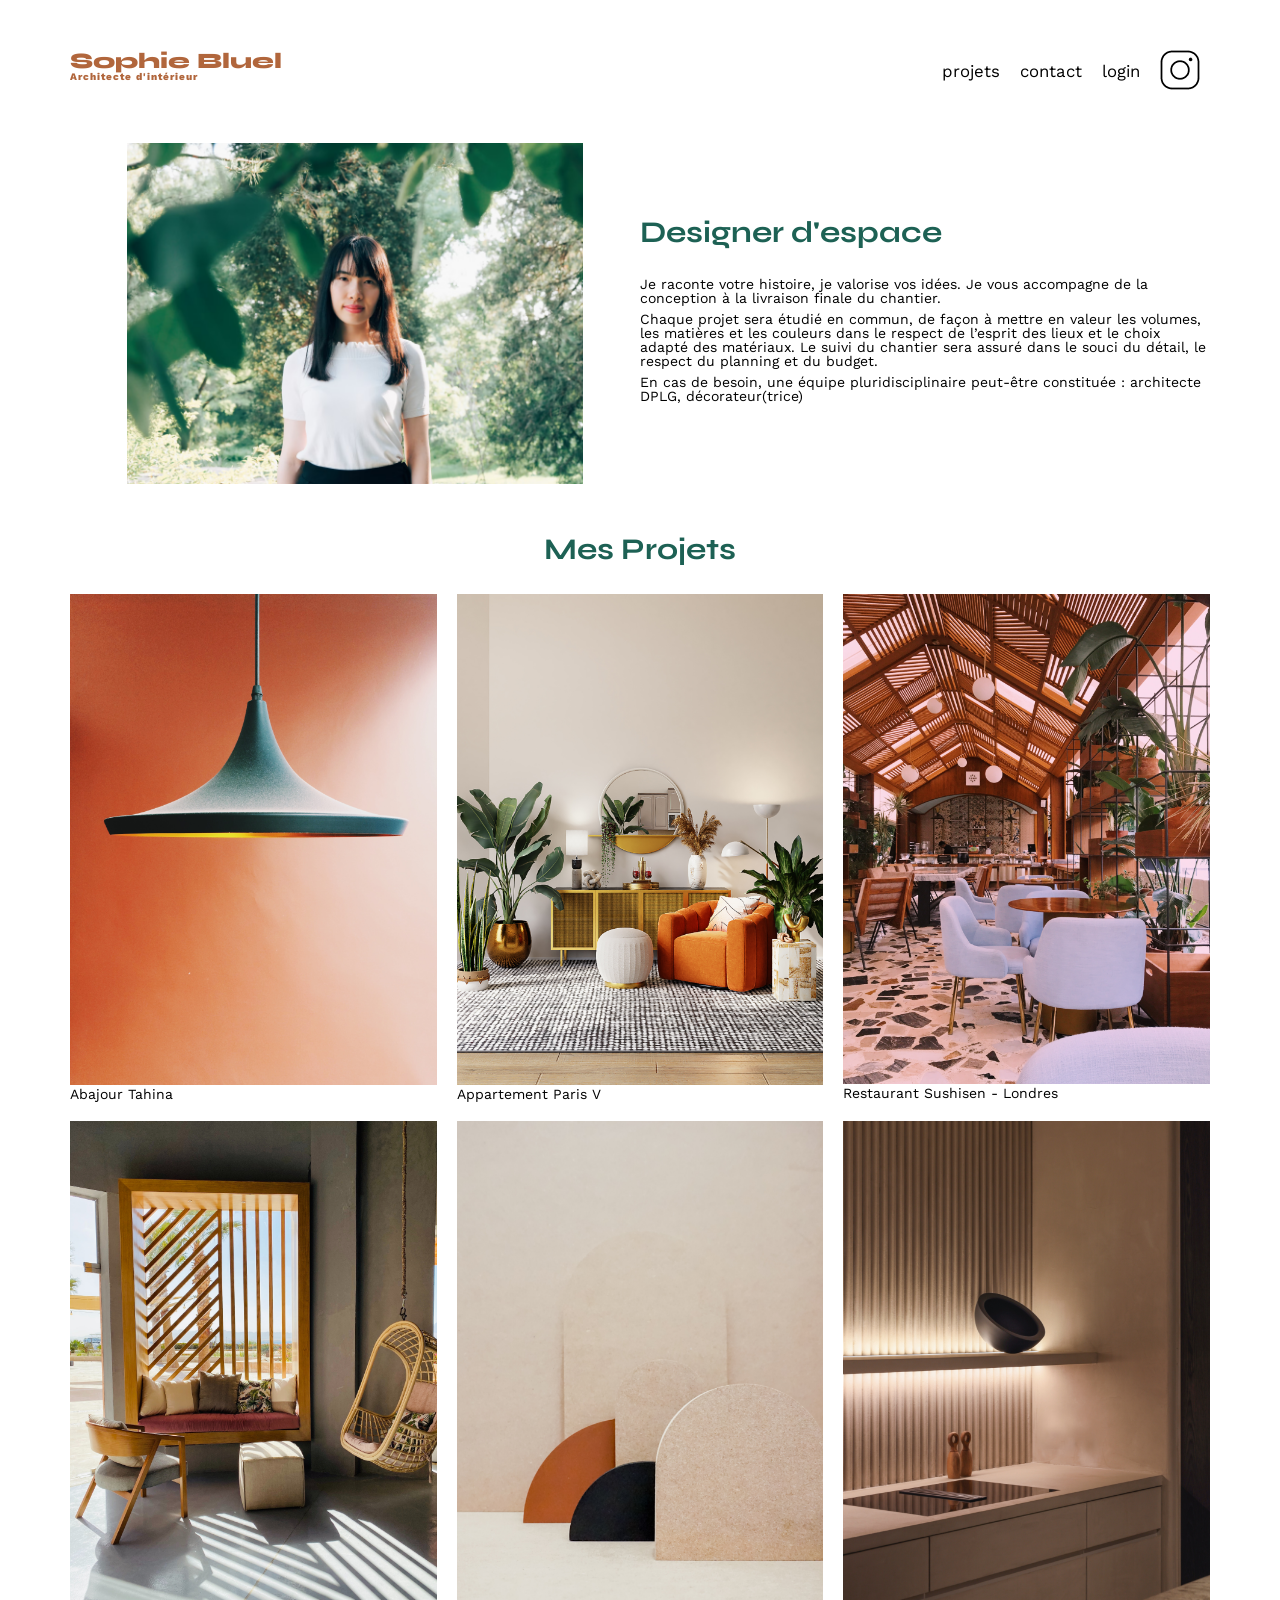
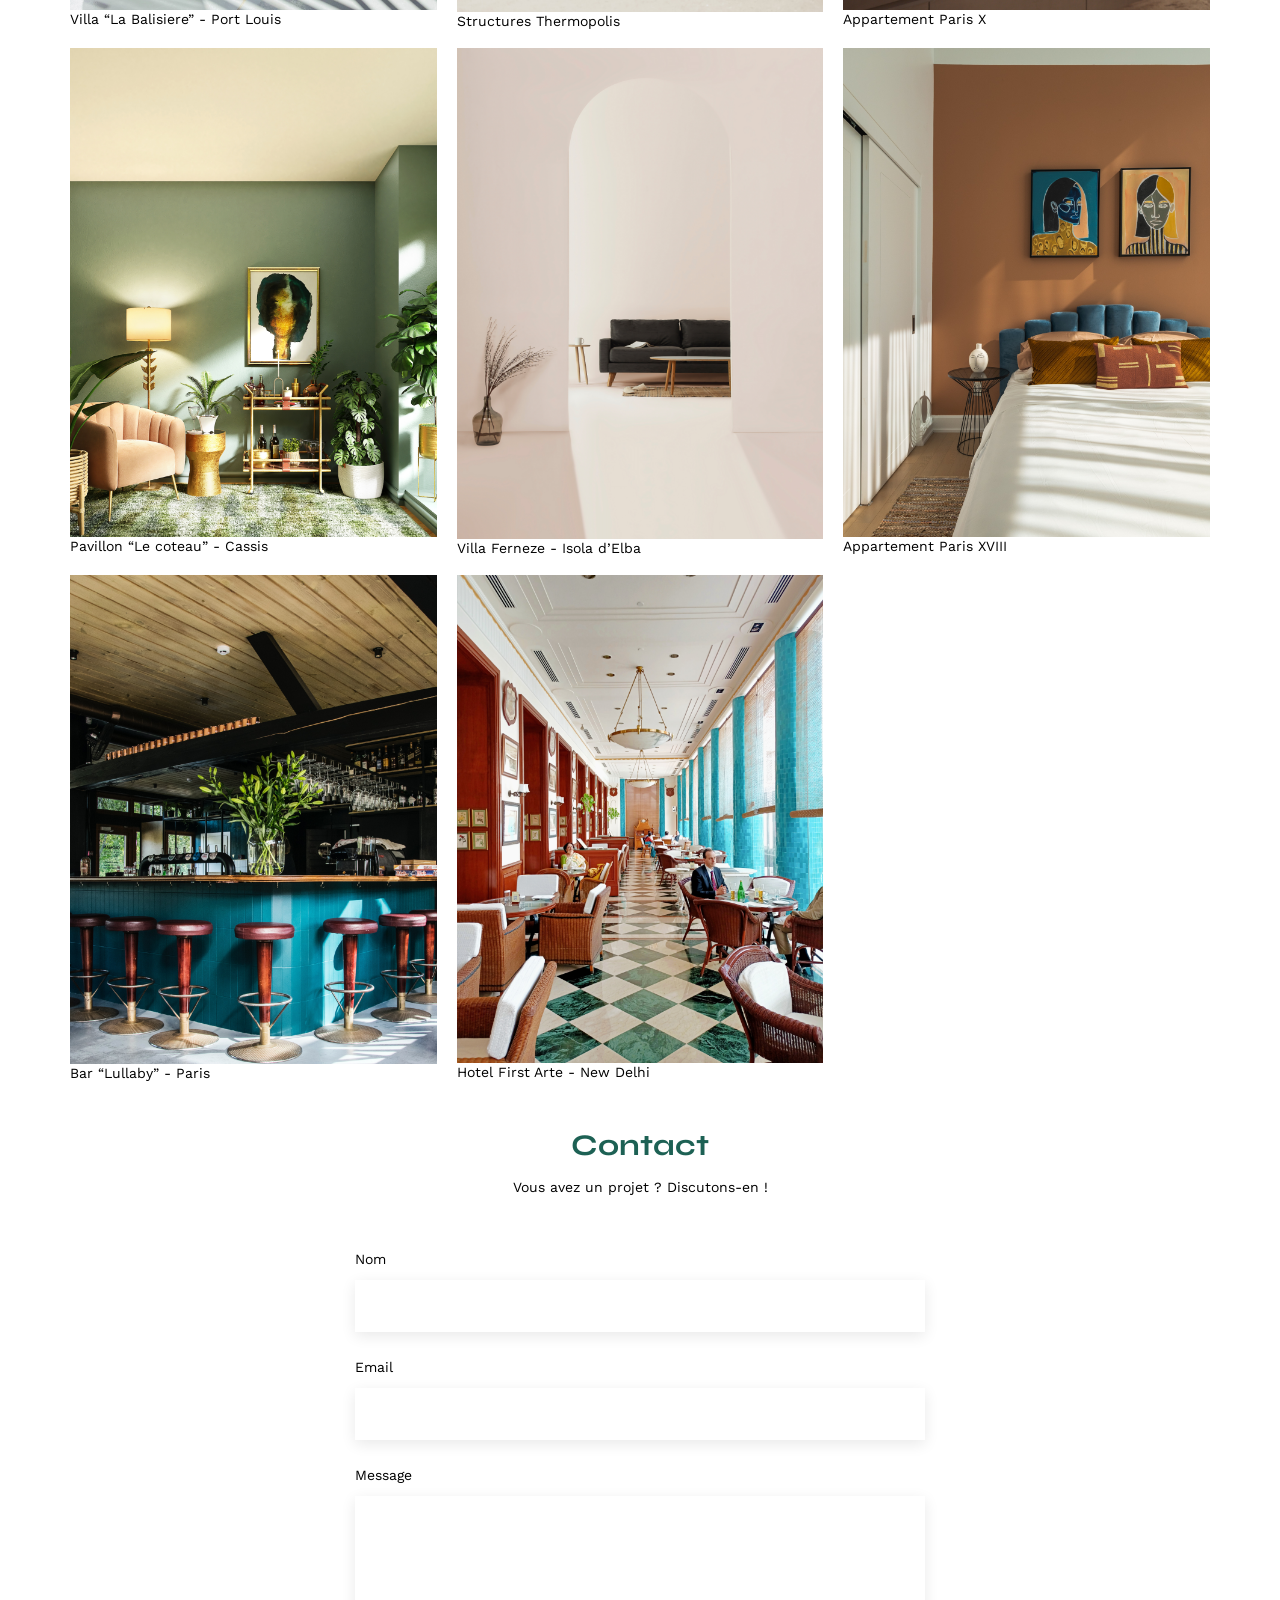
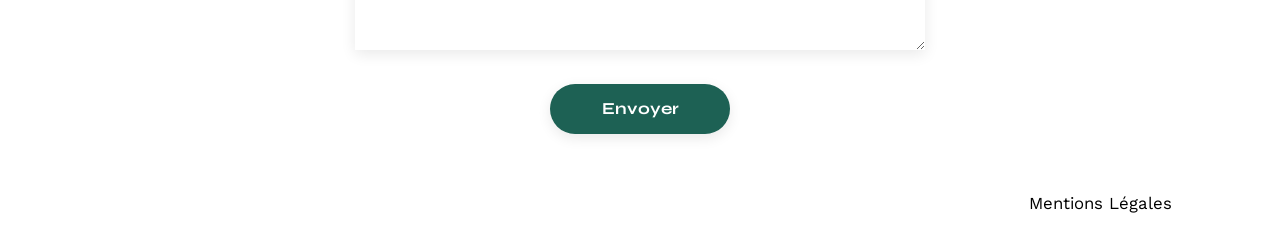
==== FrontEnd/index.html @ 75e2db43 "Merge branch 'master' of https://github.com/kiroxane/OpenclassroomProject2" ====
<!DOCTYPE html>
<html lang="fr">
<head>
	<meta charset="UTF-8">
	<title>Sophie Bluel - Architecte d'intérieur</title>
	<meta name="viewport" content="width=device-width, initial-scale=1.0">
	<link rel="preconnect" href="https://fonts.googleapis.com">
	<link rel="preconnect" href="https://fonts.gstatic.com" crossorigin>
	<link href="https://fonts.googleapis.com/css2?family=Syne:wght@700;800&family=Work+Sans&display=swap" rel="stylesheet">
	<meta name="description" content="">
	<link rel="stylesheet" href="./assets/style.css">
</head>
<body>
<header>
	<h1>Sophie Bluel <span>Architecte d'intérieur</span></h1>
	<nav>
		<ul>
			<li>projets</li>
			<li>contact</li>
			<li>login</li>
			<li><img src="./assets/icons/instagram.png" alt="Instagram"></li>
		</ul>
	</nav>
</header>
<main>
	<section id="introduction">
		<figure>
			<img src="./assets/images/sophie-bluel.png" alt="">
		</figure>
		<article>
			<h2>Designer d'espace</h2>
			<p>Je raconte votre histoire, je valorise vos idées. Je vous accompagne de la conception à la livraison finale du chantier.</p>
			<p>Chaque projet sera étudié en commun, de façon à mettre en valeur les volumes, les matières et les couleurs dans le respect de l’esprit des lieux et le choix adapté des matériaux. Le suivi du chantier sera assuré dans le souci du détail, le respect du planning et du budget.</p>
			<p>En cas de besoin, une équipe pluridisciplinaire peut-être constituée : architecte DPLG, décorateur(trice)</p>
		</article>
	</section>
	<section id="portfolio">
		<h2>Mes Projets</h2>
		<div class="gallery">
			<figure>
				<img src="assets/images/abajour-tahina.png" alt="Abajour Tahina">
				<figcaption>Abajour Tahina</figcaption>
			</figure>
			<figure>
				<img src="assets/images/appartement-paris-v.png" alt="Appartement Paris V">
				<figcaption>Appartement Paris V</figcaption>
			</figure>
			<figure>
				<img src="assets/images/restaurant-sushisen-londres.png" alt="Restaurant Sushisen - Londres">
				<figcaption>Restaurant Sushisen - Londres</figcaption>
			</figure>
			<figure>
				<img src="assets/images/la-balisiere.png" alt="Villa “La Balisiere” - Port Louis">
				<figcaption>Villa “La Balisiere” - Port Louis</figcaption>
			</figure>
			<figure>
				<img src="assets/images/structures-thermopolis.png" alt="Structures Thermopolis">
				<figcaption>Structures Thermopolis</figcaption>
			</figure>
			<figure>
				<img src="assets/images/appartement-paris-x.png" alt="Appartement Paris X">
				<figcaption>Appartement Paris X</figcaption>
			</figure>
			<figure>
				<img src="assets/images/le-coteau-cassis.png" alt="Pavillon “Le coteau” - Cassis">
				<figcaption>Pavillon “Le coteau” - Cassis</figcaption>
			</figure>
			<figure>
				<img src="assets/images/villa-ferneze.png" alt="Villa Ferneze - Isola d’Elba">
				<figcaption>Villa Ferneze - Isola d’Elba</figcaption>
			</figure>
			<figure>
				<img src="assets/images/appartement-paris-xviii.png" alt="Appartement Paris XVIII">
				<figcaption>Appartement Paris XVIII</figcaption>
			</figure>
			<figure>
				<img src="assets/images/bar-lullaby-paris.png" alt="Bar “Lullaby” - Paris">
				<figcaption>Bar “Lullaby” - Paris</figcaption>
			</figure>
			<figure>
				<img src="assets/images/hotel-first-arte-new-delhi.png" alt="Hotel First Arte - New Delhi">
				<figcaption>Hotel First Arte - New Delhi</figcaption>
			</figure>
		</div>
	</section>
	<section id="contact">
		<h2>Contact</h2>
		<p>Vous avez un projet ? Discutons-en !</p>
		<form action="#" method="post">
			<label for="name">Nom</label>
			<input type="text" name="name" id="name">
			<label for="email">Email</label>
			<input type="email" name="email" id="email">
			<label for="message">Message</label>
			<textarea name="message" id="message" cols="30" rows="10"></textarea>
			<input type="submit" value="Envoyer">
		</form>
	</section>
</main>

<footer>
	<nav>
		<ul>
			<li>Mentions Légales</li>
		</ul>
	</nav>
</footer>
</body>
</html>
---- FrontEnd/assets/style.css ----
/* http://meyerweb.com/eric/tools/css/reset/
   v2.0 | 20110126
   License: none (public domain)
*/

html, body, div, span, applet, object, iframe,
h1, h2, h3, h4, h5, h6, p, blockquote, pre,
a, abbr, acronym, address, big, cite, code,
del, dfn, em, img, ins, kbd, q, s, samp,
small, strike, strong, sub, sup, tt, var,
b, u, i, center,
dl, dt, dd, ol, ul, li,
fieldset, form, label, legend,
table, caption, tbody, tfoot, thead, tr, th, td,
article, aside, canvas, details, embed,
figure, figcaption, footer, header, hgroup,
menu, nav, output, ruby, section, summary,
time, mark, audio, video {
	margin: 0;
	padding: 0;
	border: 0;
	font-size: 100%;
	font: inherit;
	vertical-align: baseline;
}
/* HTML5 display-role reset for older browsers */
article, aside, details, figcaption, figure,
footer, header, hgroup, menu, nav, section {
	display: block;
}
body {
	line-height: 1;
}
ol, ul {
	list-style: none;
}
blockquote, q {
	quotes: none;
}
blockquote:before, blockquote:after,
q:before, q:after {
	content: '';
	content: none;
}
table {
	border-collapse: collapse;
	border-spacing: 0;
}
/** end reset css**/
body {
	max-width: 1140px;
	margin:auto;
	font-family: 'Work Sans' ;
	font-size: 14px;
}
header {
	display: flex;
	justify-content: space-between;
	margin: 50px 0
}
section {
	margin: 50px 0
}

h1{
	display: flex;
	flex-direction: column;
	font-family: 'Syne';
	font-size: 22px;
	font-weight: 800;
	color: #B1663C
}

h1 > span {
	font-family: 'Work Sans';
	font-size:10px;
	letter-spacing: 0.1em;
;
}

h2{
	font-family: 'Syne';
	font-weight: 700;
	font-size: 30px;
	color: #1D6154
}
nav ul {
	display: flex;
	align-items: center;
	list-style-type: none;

}
nav li {
	padding: 0 10px;
	font-size: 1.2em;
}

li:hover {
	color: #B1663C;
}
#introduction {
	display: flex;
	align-items: center;
}
#introduction figure {
	flex: 1
}
#introduction img {
	display: block;
	margin: auto;
	width: 80%;
}

#introduction article {
	flex: 1
}
#introduction h2 {
	margin-bottom: 1em;
}

#introduction p {
	margin-bottom: 0.5em;
}
#portfolio h2 {
	text-align: center;
	margin-bottom: 1em;
}
.gallery {
	width: 100%;
	display: grid;
	grid-template-columns: 1fr 1fr 1fr;
	grid-column-gap: 20px;
	grid-row-gap: 20px;
}

.gallery img {
	width: 100%;

}
#contact {
	width: 50%;
margin: auto;
}
#contact > * {
	text-align: center;

}
#contact h2{
	margin-bottom: 20px;
}
#contact form {
	text-align: left;
	margin-top:30px;
	display: flex;
	flex-direction: column;
}

#contact input {
	height: 50px;
	font-size: 1.2em;
	border: none;
	box-shadow: 0px 4px 14px rgba(0, 0, 0, 0.09);
}
#contact label {
	margin: 2em 0 1em 0;
}
#contact textarea {
	border: none;
	box-shadow: 0px 4px 14px rgba(0, 0, 0, 0.09);
}

input[type="submit"]{
	font-family: 'Syne';
	font-weight: 700;
	color: white;
	background-color: #1D6154;
	margin : 2em auto ;
	width: 180px;
	text-align: center;
	border-radius: 60px ;
}

footer nav ul {
	display: flex;
	justify-content: flex-end;
	margin: 2em
}
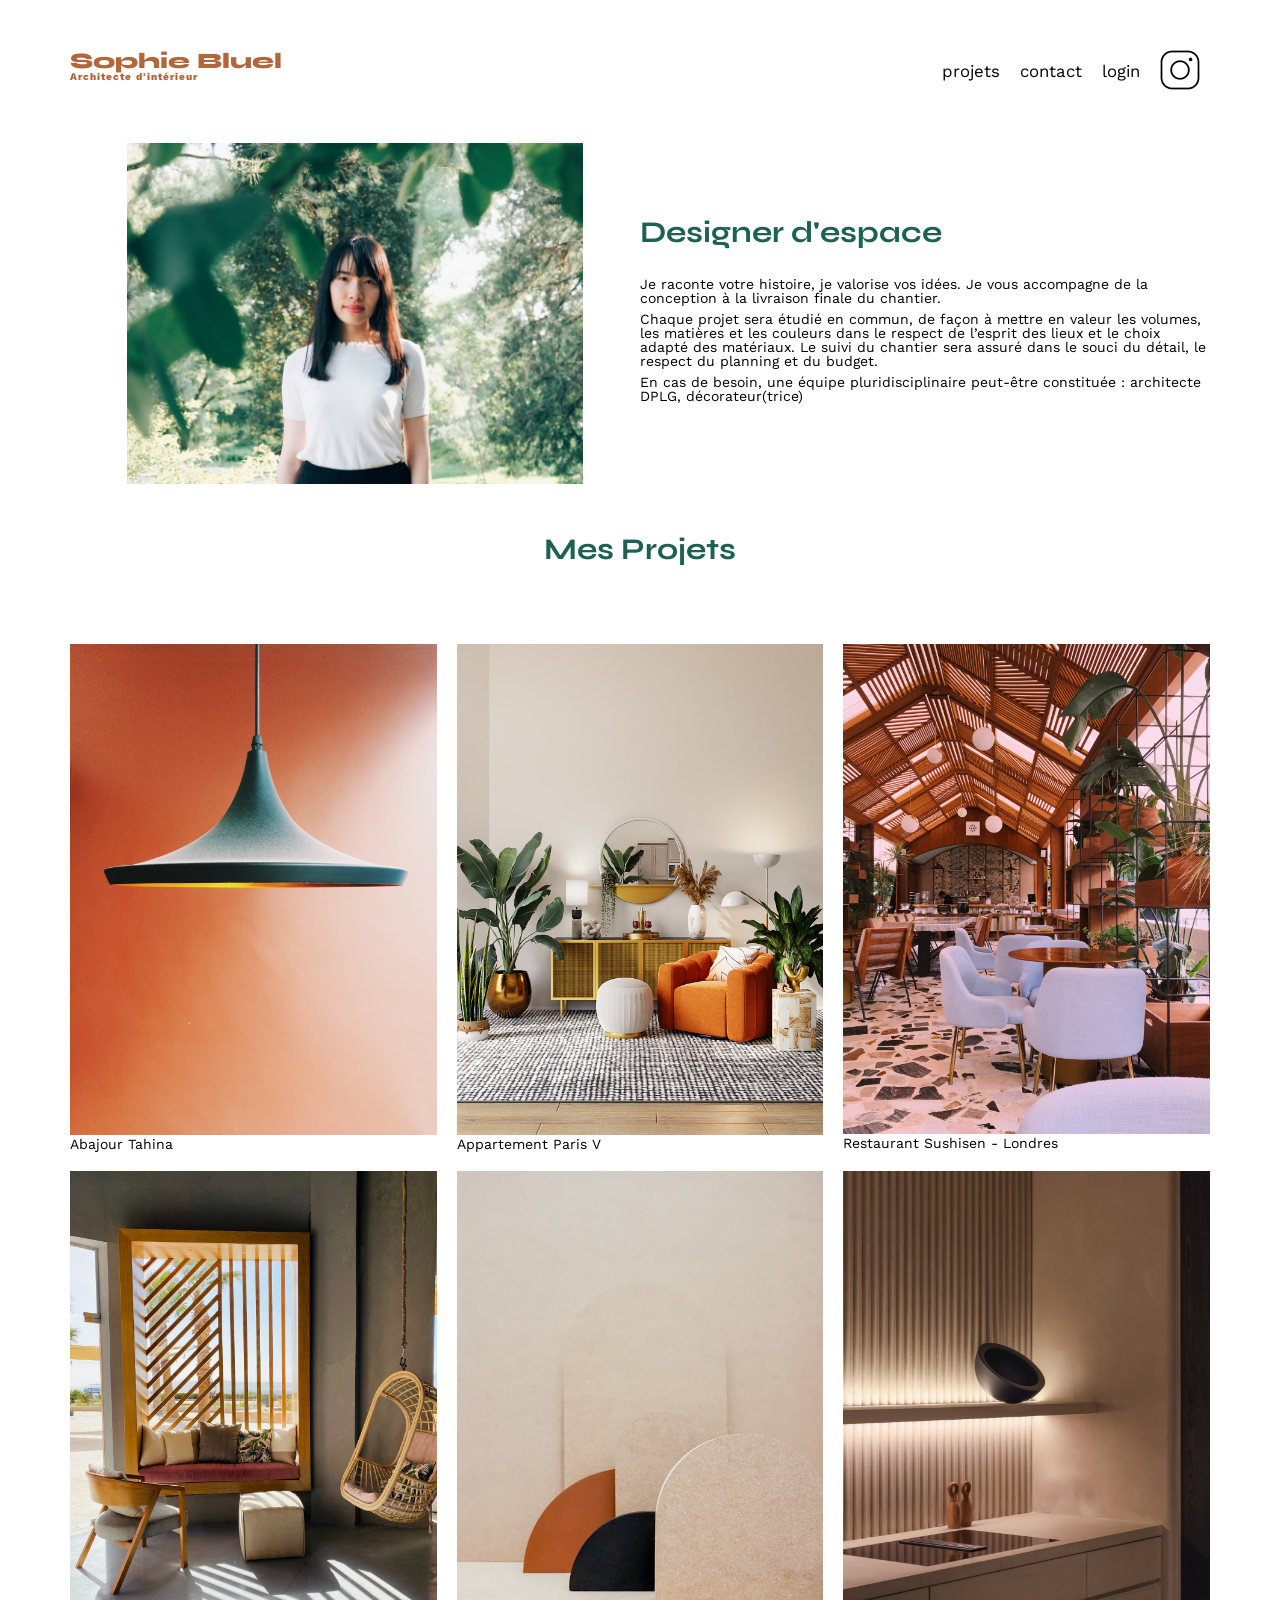
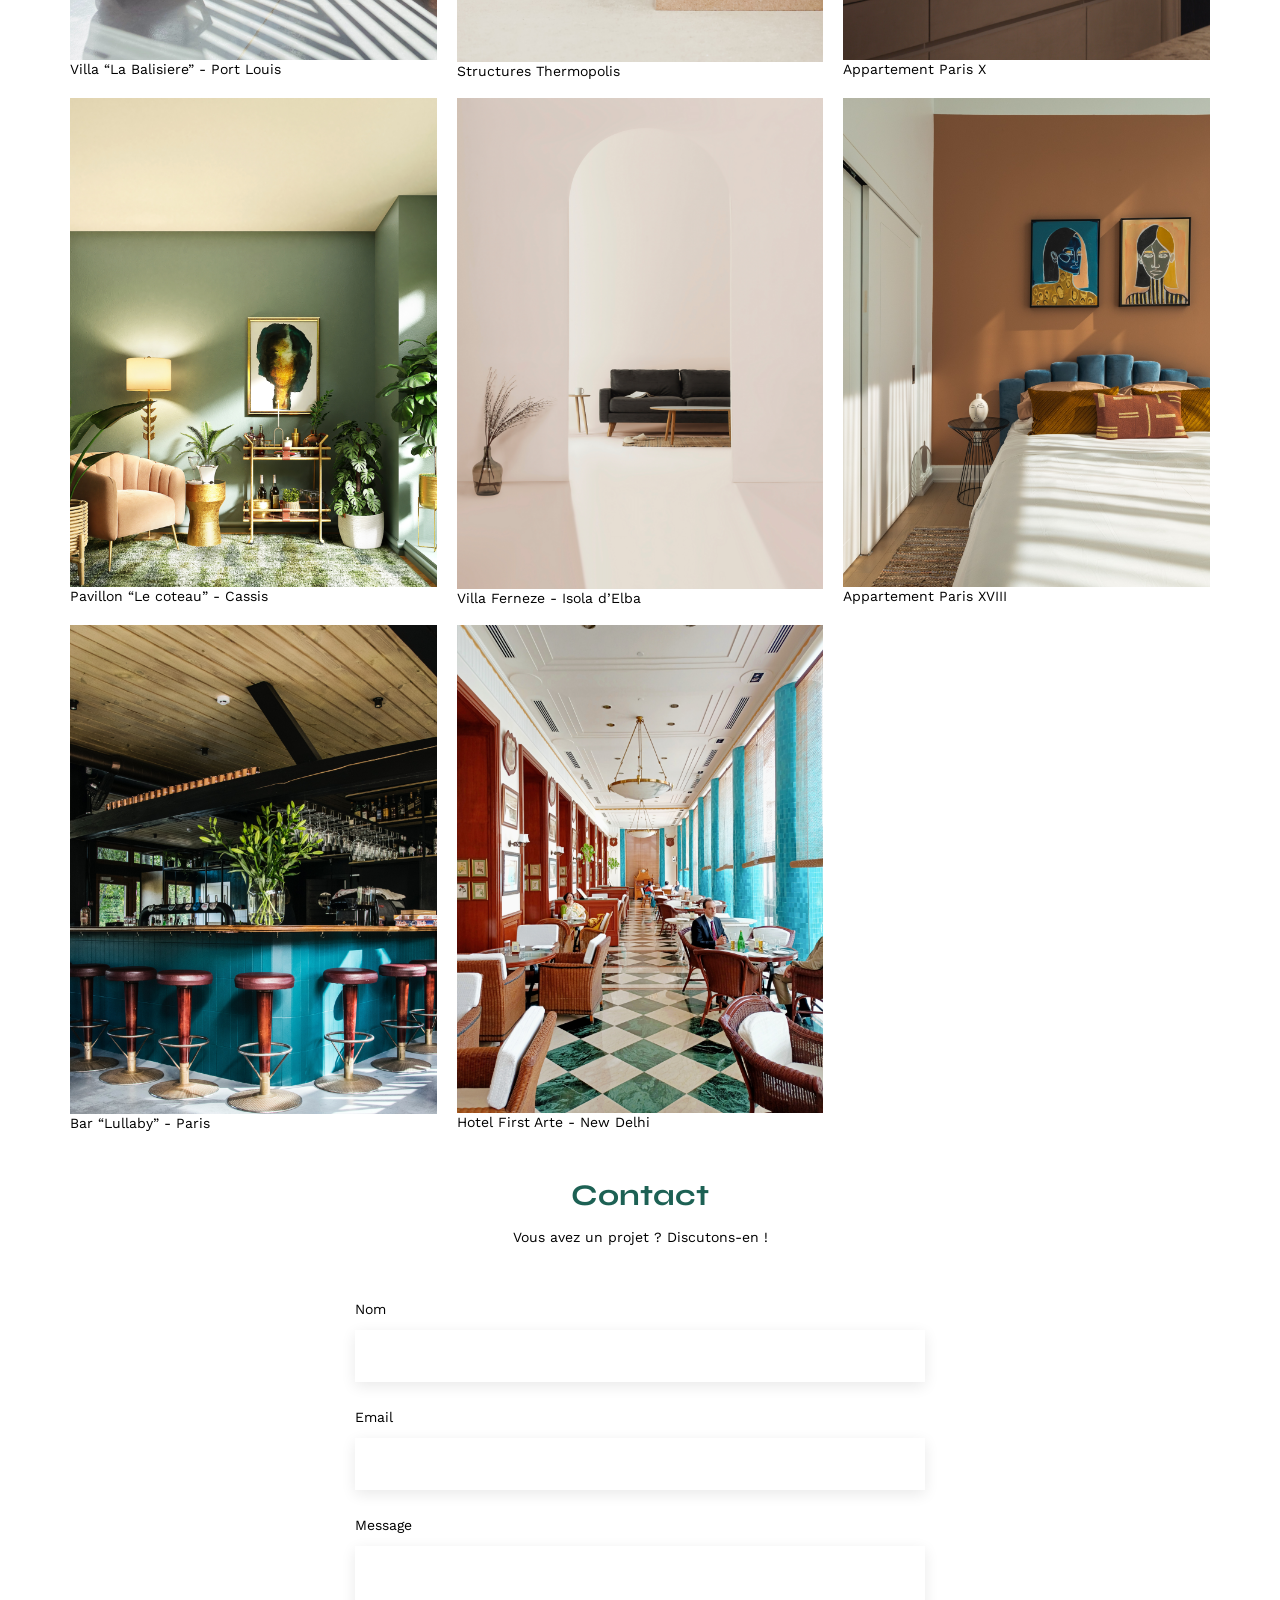
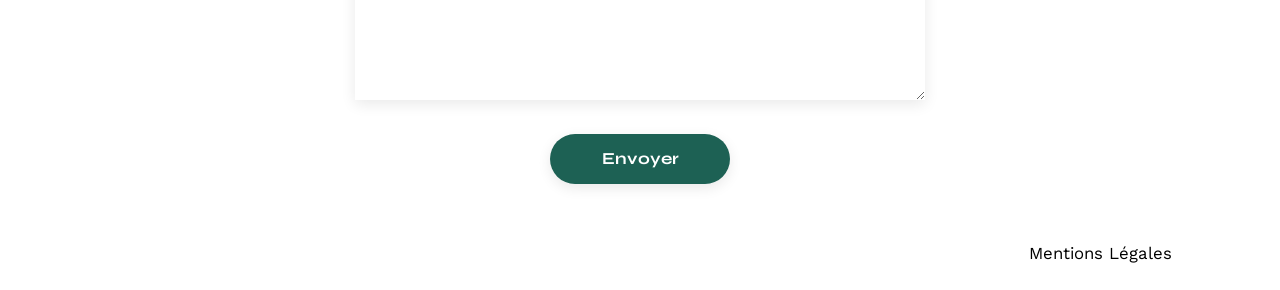
==== commit 9aff3ccf: "mise en place des filtres" ====
--- a/FrontEnd/index.html
+++ b/FrontEnd/index.html
@@ -36,6 +36,7 @@
 	</section>
 	<section id="portfolio">
 		<h2>Mes Projets</h2>
+		<div id="filters"></div>
 		<div class="gallery">
 			<figure>
 				<img src="assets/images/abajour-tahina.png" alt="Abajour Tahina">
@@ -105,5 +106,7 @@
 		</ul>
 	</nav>
 </footer>
+<script src="./assets/index.js"></script>
 </body>
+
 </html>
--- a/FrontEnd/assets/style.css
+++ b/FrontEnd/assets/style.css
@@ -75,7 +75,7 @@
 	font-family: 'Work Sans';
 	font-size:10px;
 	letter-spacing: 0.1em;
-;
+
 }
 
 h2{
@@ -124,6 +124,34 @@
 #portfolio h2 {
 	text-align: center;
 	margin-bottom: 1em;
+}
+#filters{
+	display: flex;
+    justify-content: center;
+    gap: 10px;
+    margin-bottom: 50px;
+}
+#filters button {
+padding-left: 15px ;
+padding-right: 15px;
+height: 37px;
+border-radius: 60px;
+border: 1px solid #1D6154;
+font-weight: 700;
+font-family:'Syne';
+font-style: Bold;
+font-size: 16px;
+line-height: 100%;
+letter-spacing: 0;
+text-align :center;
+color: #1D6154;
+background: #FFFFFF;
+;
+}
+#filters button:hover{
+background: #1D6154;
+color: #FFFFFF;
+;
 }
 .gallery {
 	width: 100%;
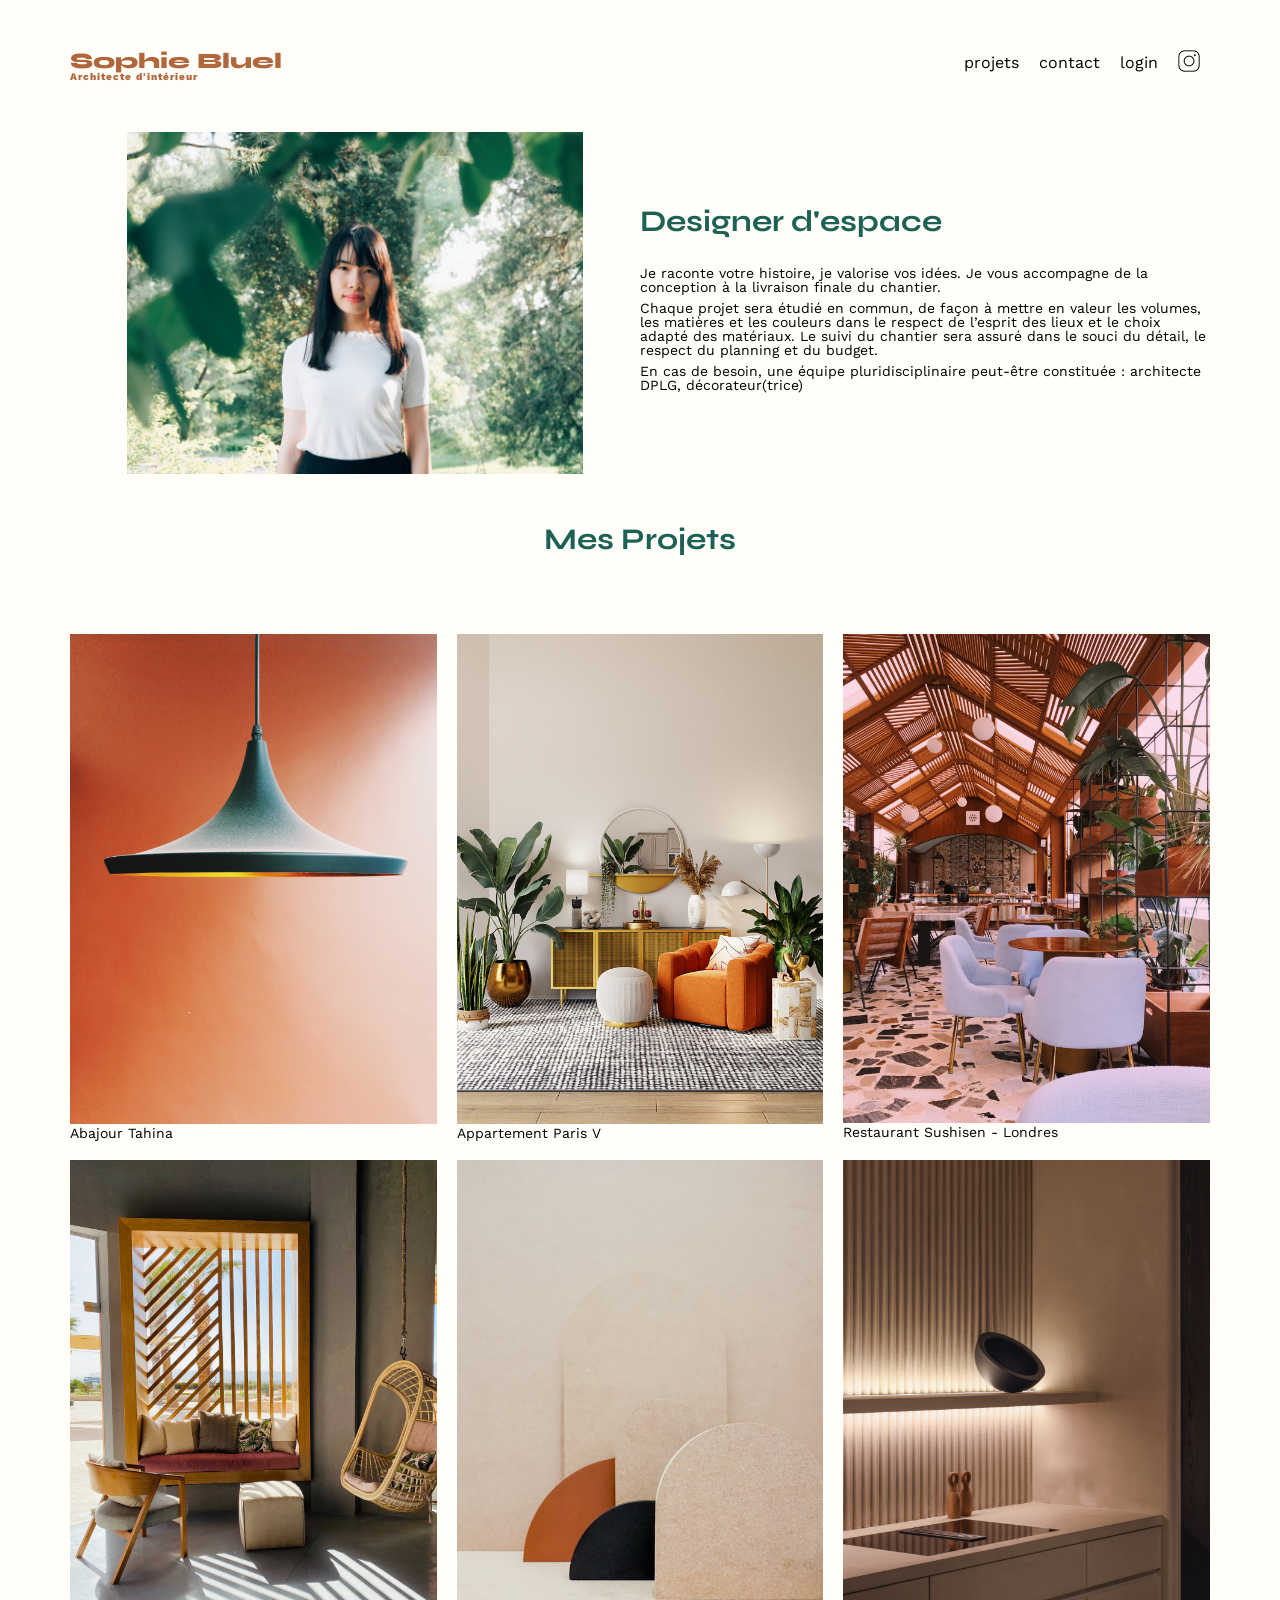
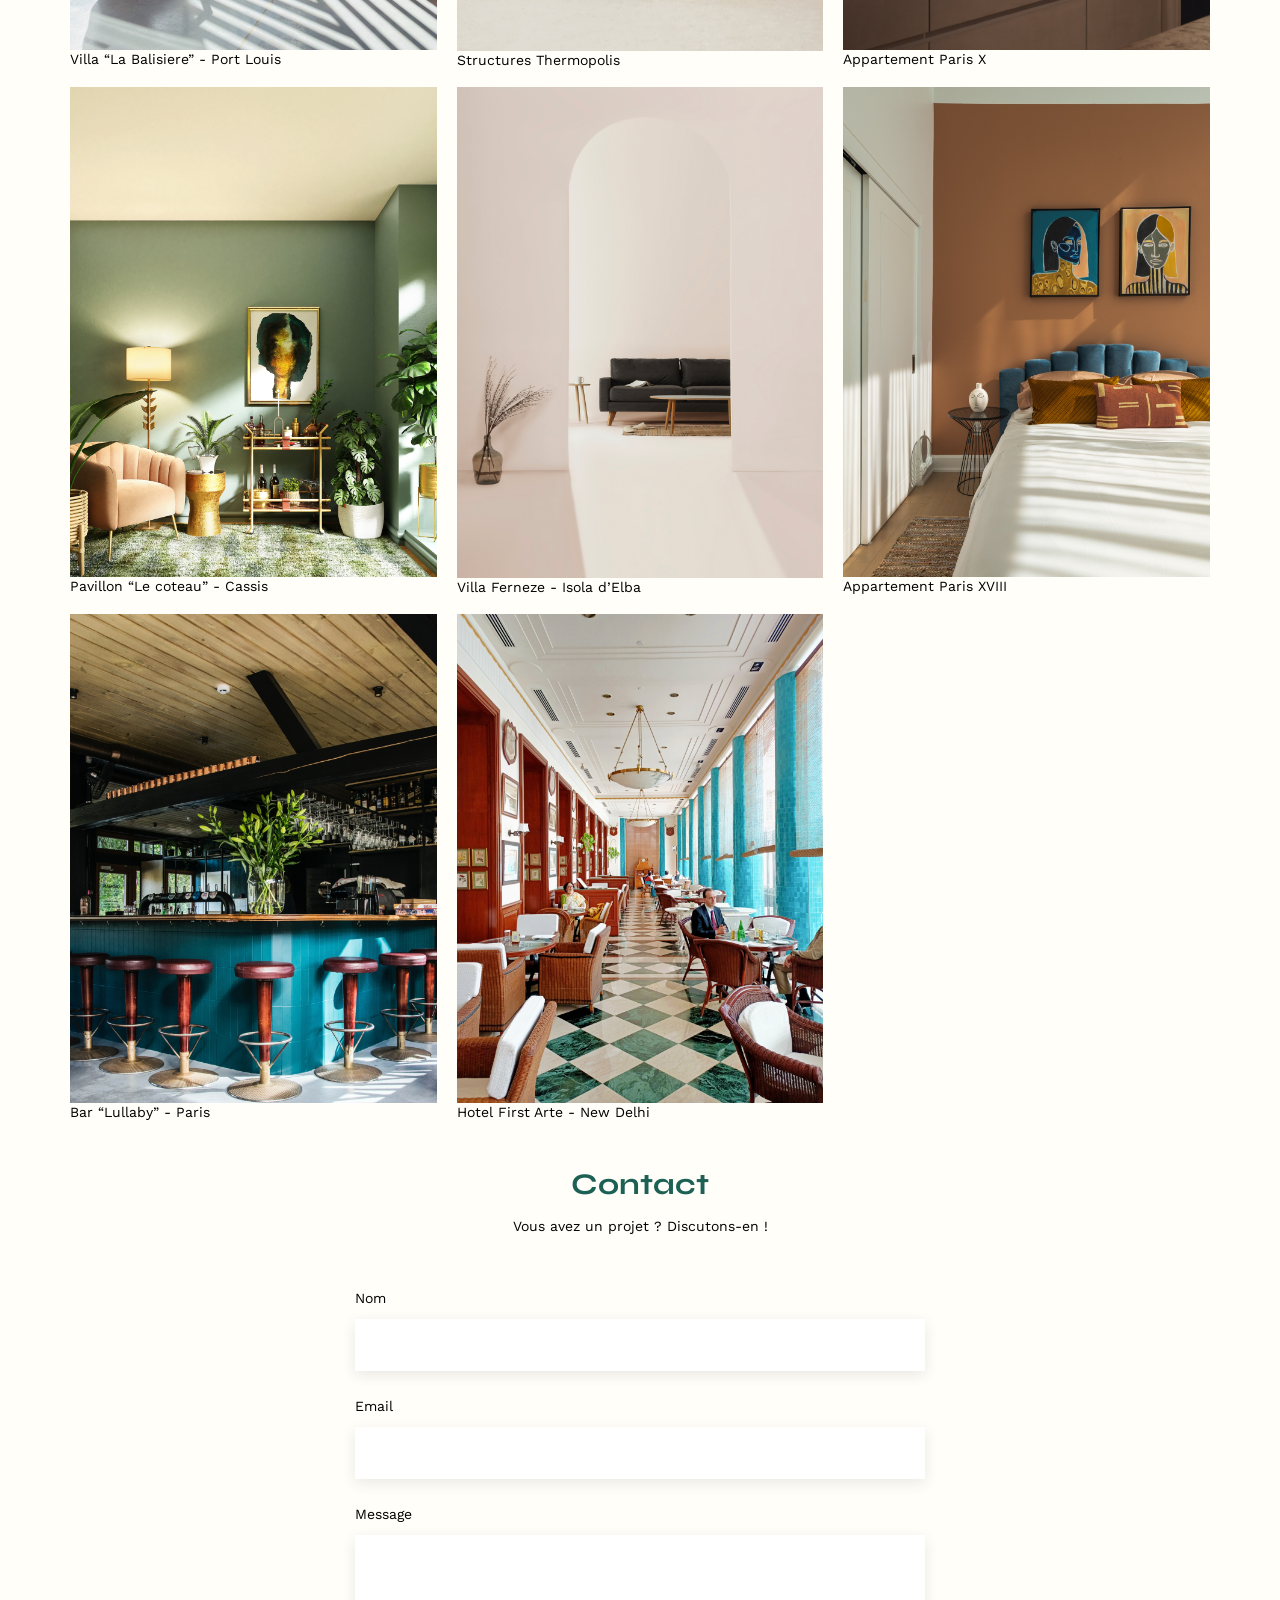
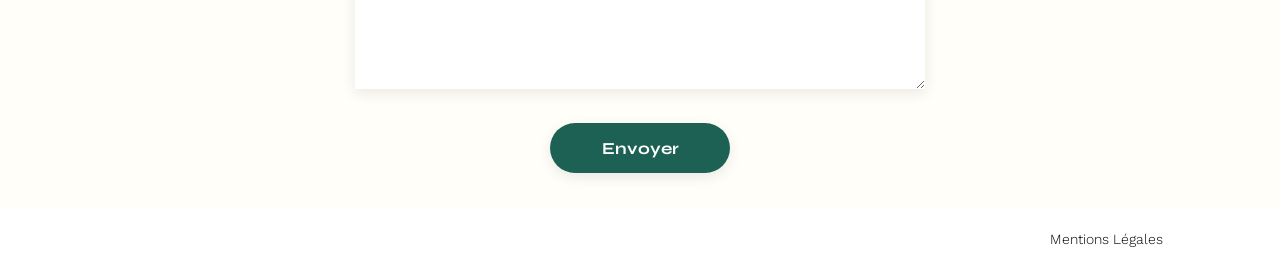
==== commit ffaa09be: "mise à jour du footer" ====
--- a/FrontEnd/index.html
+++ b/FrontEnd/index.html
@@ -11,13 +11,15 @@
 	<link rel="stylesheet" href="./assets/style.css">
 </head>
 <body>
+
+<div class="container">
 <header>
-	<h1>Sophie Bluel <span>Architecte d'intérieur</span></h1>
+	<h1 >Sophie Bluel <span>Architecte d'intérieur</span></h1>
 	<nav>
 		<ul>
 			<li>projets</li>
 			<li>contact</li>
-			<li>login</li>
+			<a href="login.html" id="login-1"><li>login</li></a>
 			<li><img src="./assets/icons/instagram.png" alt="Instagram"></li>
 		</ul>
 	</nav>
@@ -98,11 +100,11 @@
 		</form>
 	</section>
 </main>
-
+</div>
 <footer>
 	<nav>
 		<ul>
-			<li>Mentions Légales</li>
+			<li id="end">Mentions Légales</li>
 		</ul>
 	</nav>
 </footer>
--- a/FrontEnd/assets/style.css
+++ b/FrontEnd/assets/style.css
@@ -2,6 +2,7 @@
    v2.0 | 20110126
    License: none (public domain)
 */
+
 
 html, body, div, span, applet, object, iframe,
 h1, h2, h3, h4, h5, h6, p, blockquote, pre,
@@ -23,6 +24,7 @@
 	font: inherit;
 	vertical-align: baseline;
 }
+
 /* HTML5 display-role reset for older browsers */
 article, aside, details, figcaption, figure,
 footer, header, hgroup, menu, nav, section {
@@ -30,6 +32,11 @@
 }
 body {
 	line-height: 1;
+	background: #FFFEF8;
+	display: flex;
+    flex-direction: column;
+    height: 100vh;
+
 }
 ol, ul {
 	list-style: none;
@@ -47,11 +54,12 @@
 	border-spacing: 0;
 }
 /** end reset css**/
-body {
+.container {
 	max-width: 1140px;
 	margin:auto;
 	font-family: 'Work Sans' ;
 	font-size: 14px;
+	flex: 1;
 }
 header {
 	display: flex;
@@ -71,6 +79,7 @@
 	color: #B1663C
 }
 
+
 h1 > span {
 	font-family: 'Work Sans';
 	font-size:10px;
@@ -93,6 +102,23 @@
 nav li {
 	padding: 0 10px;
 	font-size: 1.2em;
+	font-family: Work Sans;
+    font-weight: 400;
+    font-style: Regular;
+    font-size: 16px;
+    line-height: 100%;
+	letter-spacing: 0%;
+	text-align: center;
+}
+#login-1{
+	color: inherit;
+  text-decoration: none;
+}
+ nav img{
+	width: 22px;
+    height: 22px;
+
+
 }
 
 li:hover {
@@ -209,8 +235,107 @@
 }
 
 footer nav ul {
-	display: flex;
+    width: 100%; 
+	height: 60px;
+    background: #FFFFFF;
+    display: flex;
 	justify-content: flex-end;
-	margin: 2em
-}
-
+	/* margin: 2em ; */
+	margin-left: 0;
+	margin-right: 0;
+    
+
+}
+
+
+
+/*Css pour la page de connexion*/
+#login-page{
+	
+font-weight: 600;
+
+
+}
+
+#login{
+
+	margin-left: 545px;
+	margin-bottom: 60px;
+	margin-top: 100px;
+	
+}
+#form-login input{
+	margin-top: 7px;
+	margin-bottom: 30px;
+	margin-left: 406px ;
+	margin-right: 531px;
+	width: 379px;
+    height: 51px; 
+	background: #FFFFFF;
+    box-shadow: 0px 4px 14px 0px #00000017;
+	border: none;
+
+
+
+
+}
+#form-login label{
+
+margin-left: 406px ;
+font-family: Work Sans;
+font-weight: 500;
+font-style: Medium;
+font-size: 14px;
+line-height: 100%;
+letter-spacing: 0%;
+
+}
+#form-login #btn{
+	margin-left: 506px;
+	width: 179px;
+	height: 36px;
+	border-radius: 60px;
+    background: #1D6154;
+	border: none;
+	margin-top: 7px;
+	color: #FFFFFF
+}
+#p{
+	margin-left: 527px;
+	margin-top: 28px;
+	color: black;
+	text-decoration: underline;
+}
+.footer{
+width: 1440px;
+height: 60px;
+background: #FFFFFF;
+margin: 0;
+
+}
+#end{
+	color: black;
+	text-decoration: underline;
+	font-family: Work Sans;
+	font-weight: 300;
+	font-style: Light;
+	font-size: 14px;
+	line-height: 100%;
+	letter-spacing:0%;
+	margin-top:24px ;
+	margin-bottom: 20px;
+	margin: left 1224px; ;
+	margin-right:107px ;
+	text-decoration: none;
+}
+
+
+
+
+
+
+
+
+
+
+
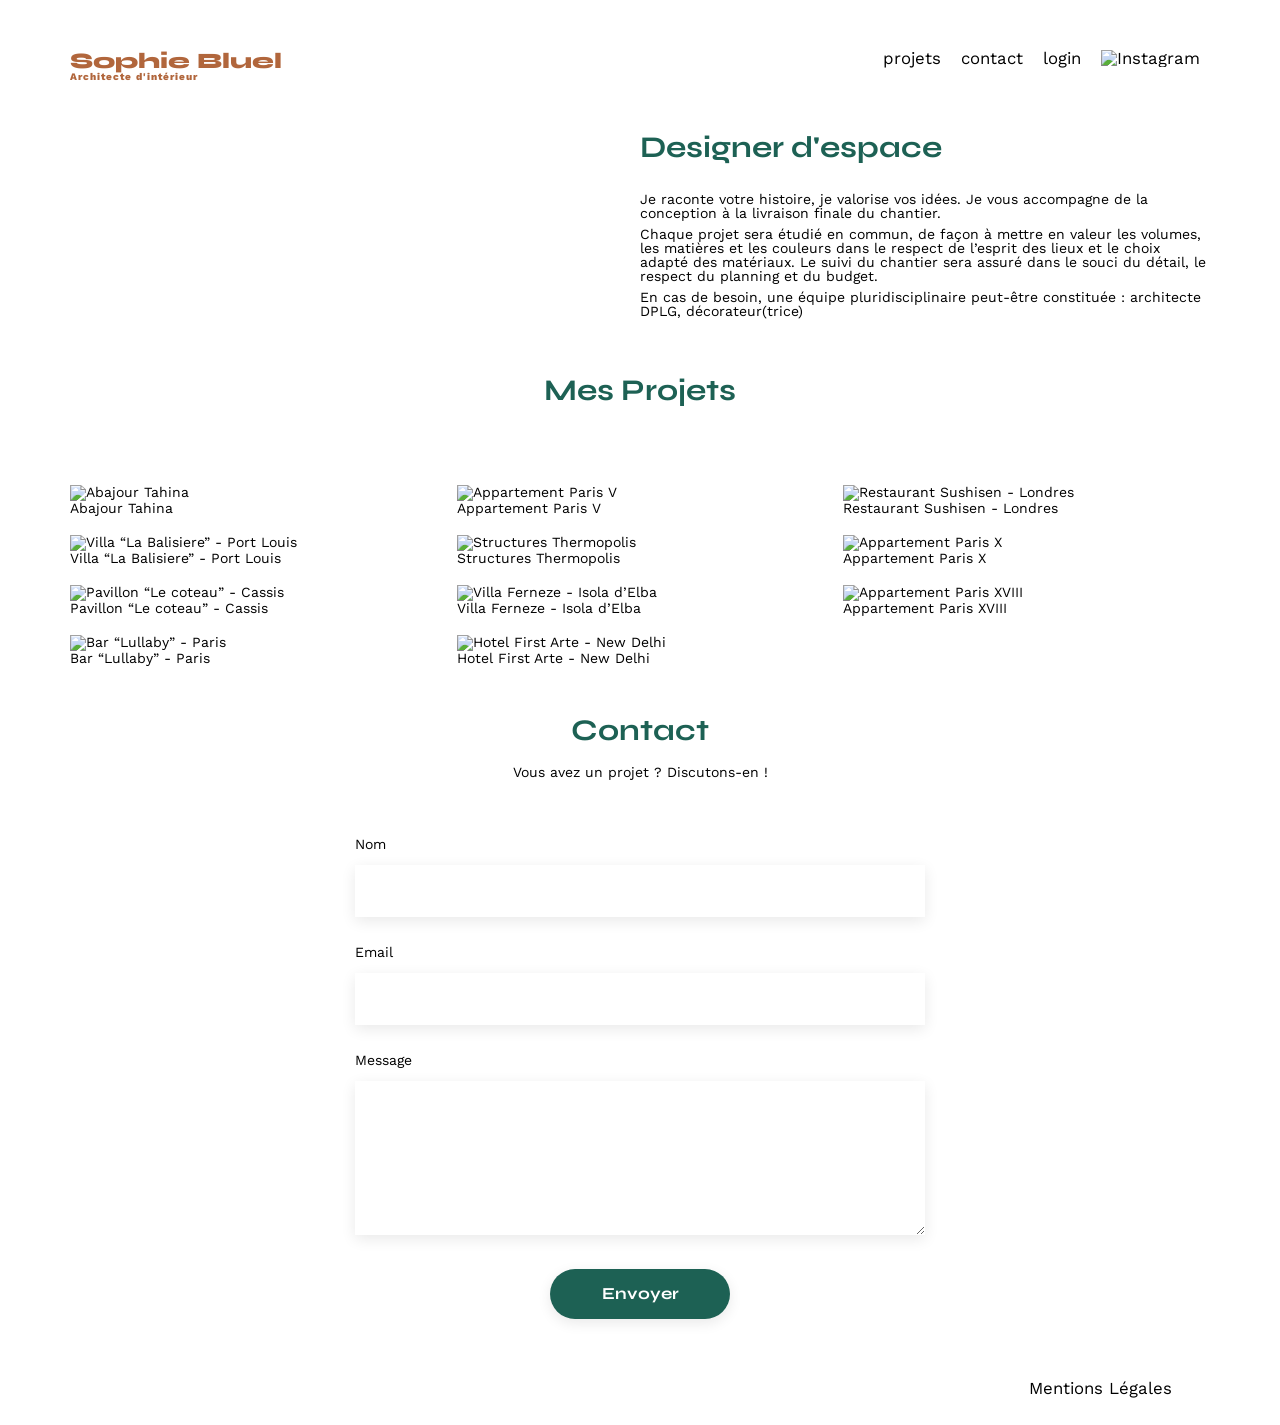
==== commit 2c7cabcc: "modification" ====
--- a/FrontEnd/index.html
+++ b/FrontEnd/index.html
@@ -11,15 +11,13 @@
 	<link rel="stylesheet" href="./assets/style.css">
 </head>
 <body>
-
-<div class="container">
 <header>
-	<h1 >Sophie Bluel <span>Architecte d'intérieur</span></h1>
+	<h1>Sophie Bluel <span>Architecte d'intérieur</span></h1>
 	<nav>
 		<ul>
 			<li>projets</li>
 			<li>contact</li>
-			<a href="login.html" id="login-1"><li>login</li></a>
+			<li>login</li>
 			<li><img src="./assets/icons/instagram.png" alt="Instagram"></li>
 		</ul>
 	</nav>
@@ -100,11 +98,11 @@
 		</form>
 	</section>
 </main>
-</div>
+
 <footer>
 	<nav>
 		<ul>
-			<li id="end">Mentions Légales</li>
+			<li>Mentions Légales</li>
 		</ul>
 	</nav>
 </footer>
--- a/FrontEnd/assets/style.css
+++ b/FrontEnd/assets/style.css
@@ -2,7 +2,6 @@
    v2.0 | 20110126
    License: none (public domain)
 */
-
 
 html, body, div, span, applet, object, iframe,
 h1, h2, h3, h4, h5, h6, p, blockquote, pre,
@@ -24,7 +23,6 @@
 	font: inherit;
 	vertical-align: baseline;
 }
-
 /* HTML5 display-role reset for older browsers */
 article, aside, details, figcaption, figure,
 footer, header, hgroup, menu, nav, section {
@@ -32,11 +30,6 @@
 }
 body {
 	line-height: 1;
-	background: #FFFEF8;
-	display: flex;
-    flex-direction: column;
-    height: 100vh;
-
 }
 ol, ul {
 	list-style: none;
@@ -54,12 +47,11 @@
 	border-spacing: 0;
 }
 /** end reset css**/
-.container {
+body {
 	max-width: 1140px;
 	margin:auto;
 	font-family: 'Work Sans' ;
 	font-size: 14px;
-	flex: 1;
 }
 header {
 	display: flex;
@@ -79,7 +71,6 @@
 	color: #B1663C
 }
 
-
 h1 > span {
 	font-family: 'Work Sans';
 	font-size:10px;
@@ -102,23 +93,6 @@
 nav li {
 	padding: 0 10px;
 	font-size: 1.2em;
-	font-family: Work Sans;
-    font-weight: 400;
-    font-style: Regular;
-    font-size: 16px;
-    line-height: 100%;
-	letter-spacing: 0%;
-	text-align: center;
-}
-#login-1{
-	color: inherit;
-  text-decoration: none;
-}
- nav img{
-	width: 22px;
-    height: 22px;
-
-
 }
 
 li:hover {
@@ -235,107 +209,8 @@
 }
 
 footer nav ul {
-    width: 100%; 
-	height: 60px;
-    background: #FFFFFF;
-    display: flex;
+	display: flex;
 	justify-content: flex-end;
-	/* margin: 2em ; */
-	margin-left: 0;
-	margin-right: 0;
-    
-
-}
-
-
-
-/*Css pour la page de connexion*/
-#login-page{
-	
-font-weight: 600;
-
-
-}
-
-#login{
-
-	margin-left: 545px;
-	margin-bottom: 60px;
-	margin-top: 100px;
-	
-}
-#form-login input{
-	margin-top: 7px;
-	margin-bottom: 30px;
-	margin-left: 406px ;
-	margin-right: 531px;
-	width: 379px;
-    height: 51px; 
-	background: #FFFFFF;
-    box-shadow: 0px 4px 14px 0px #00000017;
-	border: none;
-
-
-
-
-}
-#form-login label{
-
-margin-left: 406px ;
-font-family: Work Sans;
-font-weight: 500;
-font-style: Medium;
-font-size: 14px;
-line-height: 100%;
-letter-spacing: 0%;
-
-}
-#form-login #btn{
-	margin-left: 506px;
-	width: 179px;
-	height: 36px;
-	border-radius: 60px;
-    background: #1D6154;
-	border: none;
-	margin-top: 7px;
-	color: #FFFFFF
-}
-#p{
-	margin-left: 527px;
-	margin-top: 28px;
-	color: black;
-	text-decoration: underline;
-}
-.footer{
-width: 1440px;
-height: 60px;
-background: #FFFFFF;
-margin: 0;
-
-}
-#end{
-	color: black;
-	text-decoration: underline;
-	font-family: Work Sans;
-	font-weight: 300;
-	font-style: Light;
-	font-size: 14px;
-	line-height: 100%;
-	letter-spacing:0%;
-	margin-top:24px ;
-	margin-bottom: 20px;
-	margin: left 1224px; ;
-	margin-right:107px ;
-	text-decoration: none;
-}
-
-
-
-
-
-
-
-
-
-
-
+	margin: 2em
+}
+
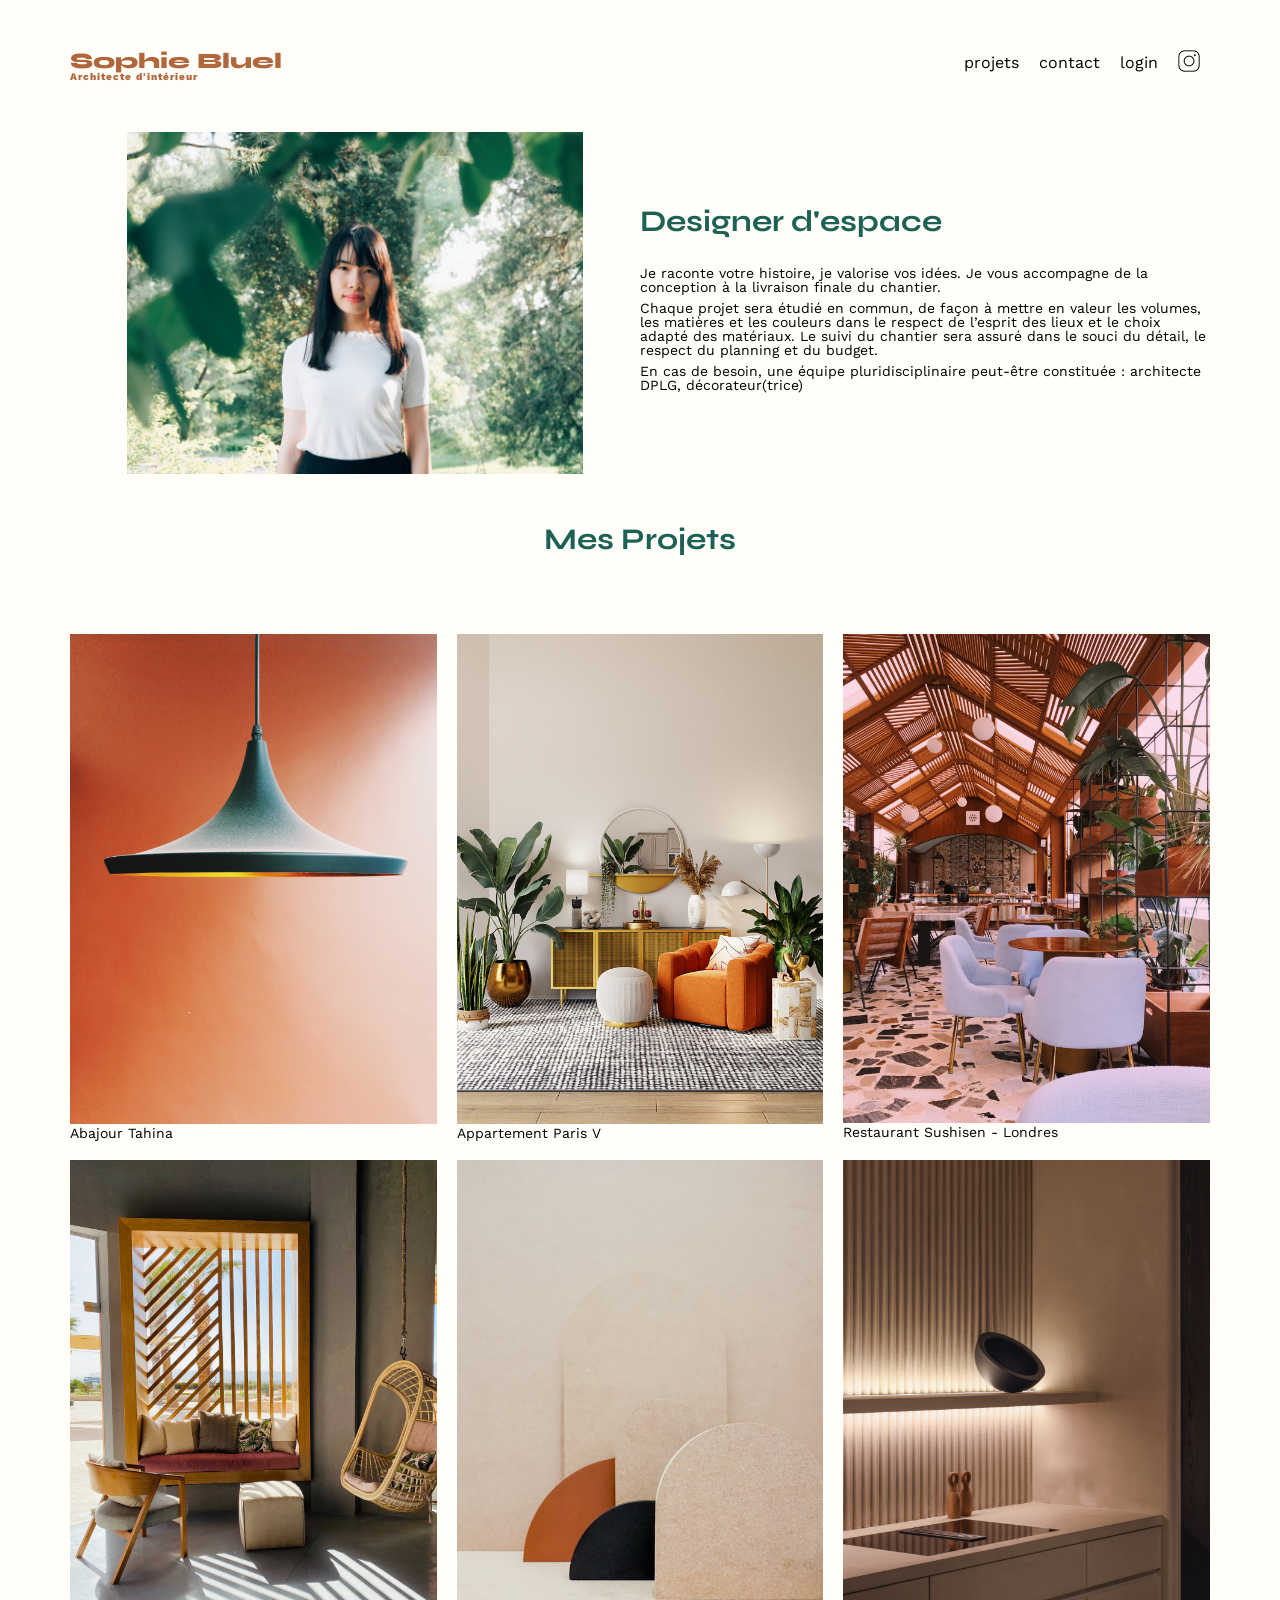
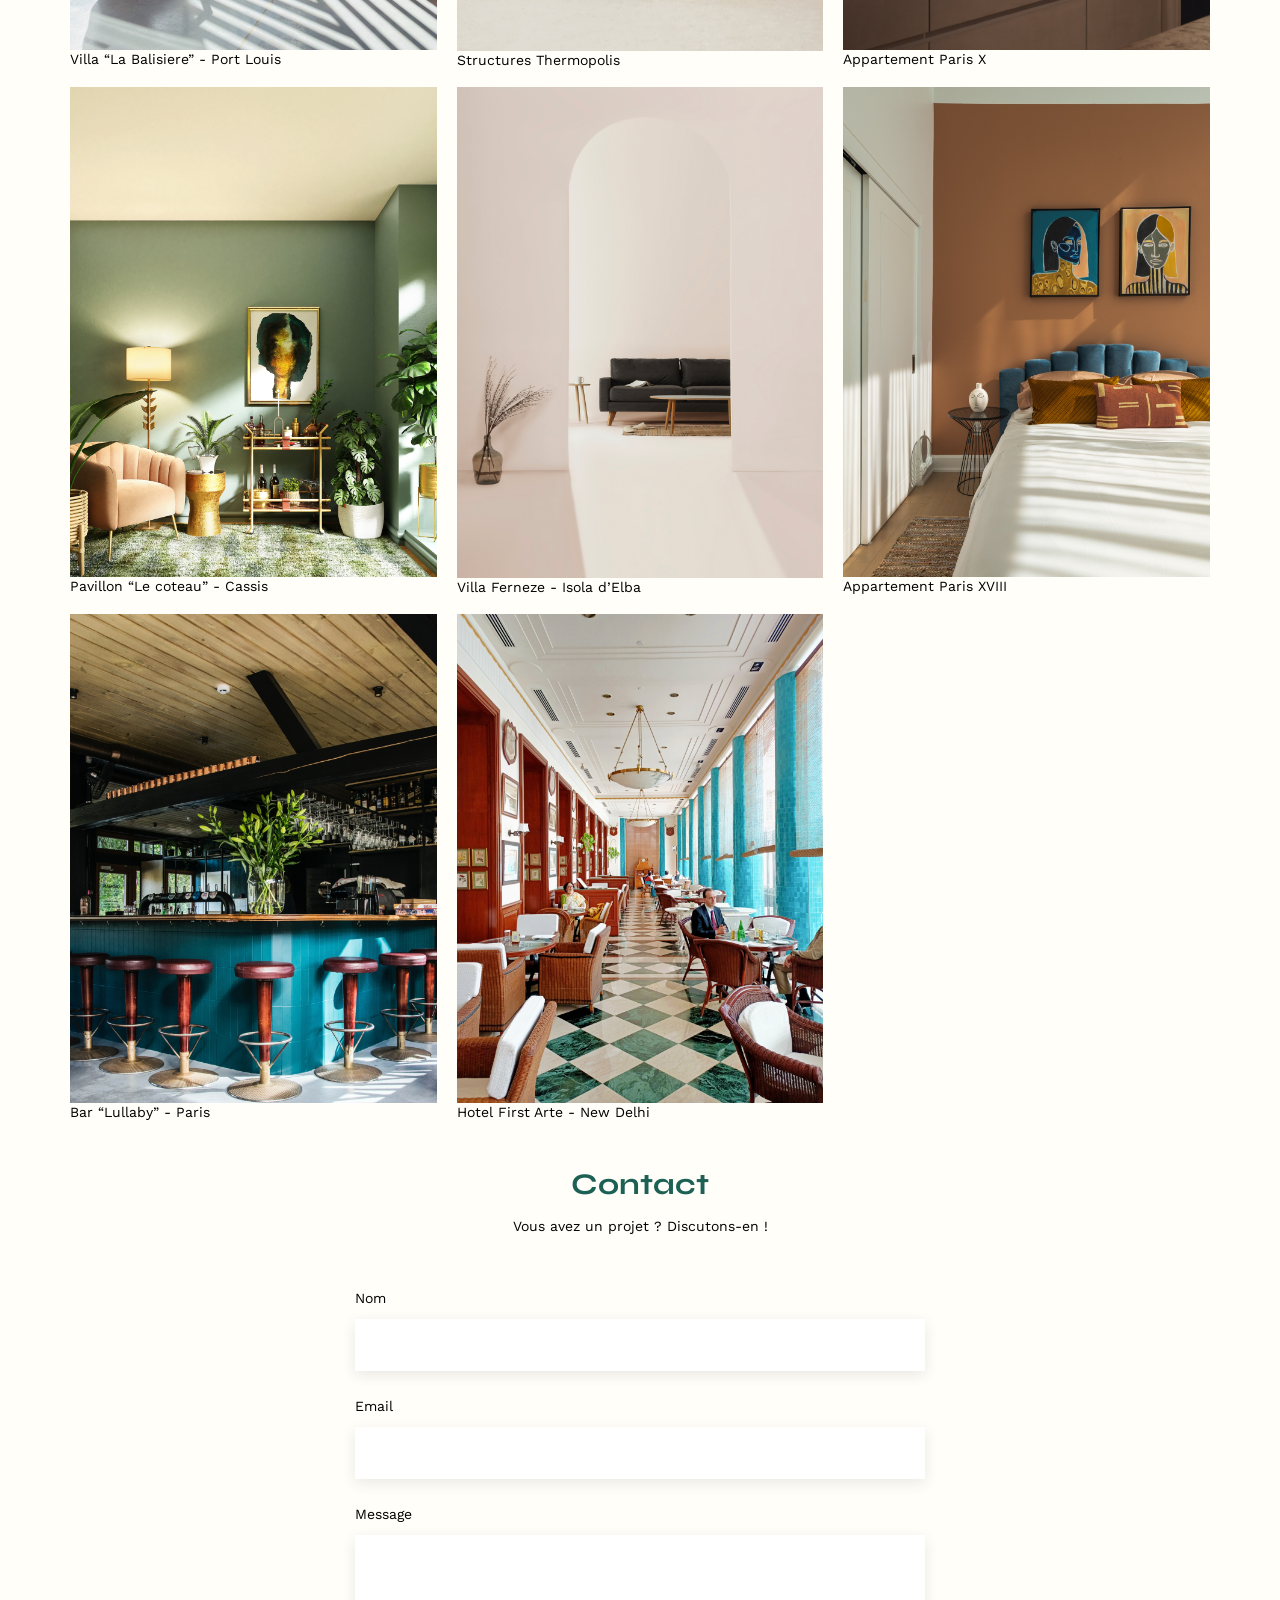
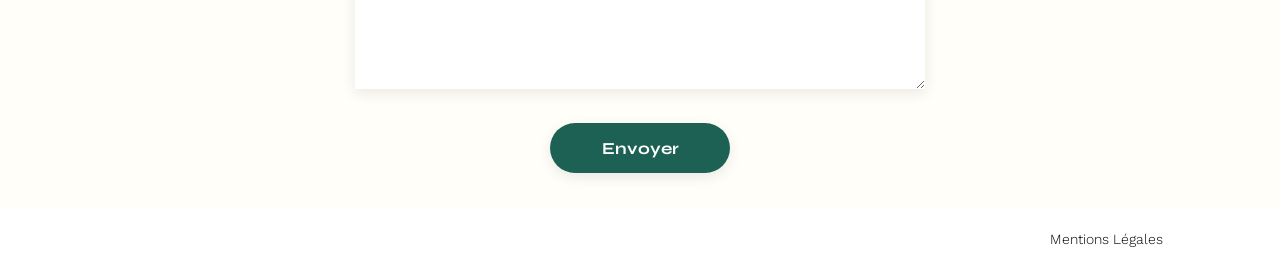
==== commit a5b66da0: "mise à jour" ====
--- a/FrontEnd/index.html
+++ b/FrontEnd/index.html
@@ -6,18 +6,22 @@
 	<meta name="viewport" content="width=device-width, initial-scale=1.0">
 	<link rel="preconnect" href="https://fonts.googleapis.com">
 	<link rel="preconnect" href="https://fonts.gstatic.com" crossorigin>
+	 <link rel="stylesheet" href="https://cdnjs.cloudflare.com/ajax/libs/font-awesome/6.0.0/css/all.min.css">
 	<link href="https://fonts.googleapis.com/css2?family=Syne:wght@700;800&family=Work+Sans&display=swap" rel="stylesheet">
 	<meta name="description" content="">
 	<link rel="stylesheet" href="./assets/style.css">
 </head>
 <body>
+<div id="edit-bar" style="display:none"><i class="fa-solid fa-pen-to-square"></i><p>Mode édition</p></div>
+
+<div class="container">
 <header>
-	<h1>Sophie Bluel <span>Architecte d'intérieur</span></h1>
+	<h1 >Sophie Bluel <span>Architecte d'intérieur</span></h1>
 	<nav>
 		<ul>
 			<li>projets</li>
 			<li>contact</li>
-			<li>login</li>
+			<a href="login.html" id="login-1"><li>login</li></a>
 			<li><img src="./assets/icons/instagram.png" alt="Instagram"></li>
 		</ul>
 	</nav>
@@ -97,12 +101,61 @@
 			<input type="submit" value="Envoyer">
 		</form>
 	</section>
+	
+	<div id="modal-overlay" style="display:none">
+		<div class="modal">
+			<button class="close-modal"> &times;</button>
+			<h3>Galerie photo</h3>
+			<div class="modal-gallery"></div>
+			<hr>
+			<button id="btn-add-photo">Ajouter une photo</button>
+		</div>
+				
+	</div>
+	<div id="modal-overlay-2" style="display:none">
+		<div class="modal"> 
+			<div class="modal-header">
+				<button id="back"><i class="fa-solid fa-arrow-left"></i></button>
+				<h3>Ajout photo</h3>
+				<button class="close-modal-2"> &times;</button>
+			</div>
+
+			<form class="photo-form">
+				<div class="upload-box">
+					<div class="upload-icon"> <i class="fa-regular fa-image"></i></div>
+
+					<label for="image-upload" class="upload-btn">+ Ajouter photo</label>
+					<input type="file" id="image-upload" accept="image/png, image/jpeg">
+
+					<p class="upload-help">jpg, png : 4mo max</p>
+				</div>
+
+					<div class="form-group">
+					<label for="work-title">Titre</label>
+					<input type="text" id="work-title" name="title">
+					</div>
+
+				<div class="form-group">
+					<label for="category">Catégorie</label>
+					<select id="category" name="category">
+						<option value="" selected disabled></option>
+						<option value="1">Objets</option>
+						<option value="2">Appartements</option>
+						<option value="3">Hôtels & restaurants</option>
+						</select>
+				</div>
+				<hr>
+				<button type="submit" class="submit-btn">Valider</button>
+            </form>
+		</div>
+    </div>
+	
 </main>
-
+</div>
 <footer>
 	<nav>
 		<ul>
-			<li>Mentions Légales</li>
+			<li id="end">Mentions Légales</li>
 		</ul>
 	</nav>
 </footer>
--- a/FrontEnd/assets/style.css
+++ b/FrontEnd/assets/style.css
@@ -2,6 +2,7 @@
    v2.0 | 20110126
    License: none (public domain)
 */
+
 
 html, body, div, span, applet, object, iframe,
 h1, h2, h3, h4, h5, h6, p, blockquote, pre,
@@ -23,6 +24,7 @@
 	font: inherit;
 	vertical-align: baseline;
 }
+
 /* HTML5 display-role reset for older browsers */
 article, aside, details, figcaption, figure,
 footer, header, hgroup, menu, nav, section {
@@ -30,6 +32,11 @@
 }
 body {
 	line-height: 1;
+	background: #FFFEF8;
+	display: flex;
+    flex-direction: column;
+    height: 100vh;
+
 }
 ol, ul {
 	list-style: none;
@@ -47,11 +54,12 @@
 	border-spacing: 0;
 }
 /** end reset css**/
-body {
+.container {
 	max-width: 1140px;
 	margin:auto;
 	font-family: 'Work Sans' ;
 	font-size: 14px;
+	flex: 1;
 }
 header {
 	display: flex;
@@ -71,6 +79,7 @@
 	color: #B1663C
 }
 
+
 h1 > span {
 	font-family: 'Work Sans';
 	font-size:10px;
@@ -93,6 +102,23 @@
 nav li {
 	padding: 0 10px;
 	font-size: 1.2em;
+	font-family: Work Sans;
+    font-weight: 400;
+    font-style: Regular;
+    font-size: 16px;
+    line-height: 100%;
+	letter-spacing: 0%;
+	text-align: center;
+}
+#login-1{
+	color: inherit;
+  text-decoration: none;
+}
+ nav img{
+	width: 22px;
+    height: 22px;
+
+
 }
 
 li:hover {
@@ -209,8 +235,387 @@
 }
 
 footer nav ul {
-	display: flex;
+    width: 100%; 
+	height: 60px;
+    background: #FFFFFF;
+    display: flex;
 	justify-content: flex-end;
-	margin: 2em
-}
-
+	
+	margin-left: 0;
+	margin-right: 0;
+    
+
+}
+
+
+
+/*Css pour la page de connexion*/
+#login-page{
+	
+font-weight: 600;
+
+
+}
+
+#login{
+
+	margin-left: 545px;
+	margin-bottom: 60px;
+	margin-top: 100px;
+	
+}
+#form-login input{
+	margin-top: 7px;
+	margin-bottom: 30px;
+	margin-left: 406px ;
+	margin-right: 531px;
+	width: 379px;
+    height: 51px; 
+	background: #FFFFFF;
+    box-shadow: 0px 4px 14px 0px #00000017;
+	border: none;
+
+
+
+
+}
+#form-login label{
+
+margin-left: 406px ;
+font-family: Work Sans;
+font-weight: 500;
+font-style: Medium;
+font-size: 14px;
+line-height: 100%;
+letter-spacing: 0%;
+
+}
+#form-login #btn{
+	margin-left: 506px;
+	width: 179px;
+	height: 36px;
+	border-radius: 60px;
+    background: #1D6154;
+	border: none;
+	margin-top: 7px;
+	color: #FFFFFF
+}
+#p{
+	margin-left: 527px;
+	margin-top: 28px;
+	color: black;
+	text-decoration: underline;
+}
+.footer{
+width: 1440px;
+height: 60px;
+background: #FFFFFF;
+margin: 0;
+
+}
+#end{
+	color: black;
+	text-decoration: underline;
+	font-family: Work Sans;
+	font-weight: 300;
+	font-style: Light;
+	font-size: 14px;
+	line-height: 100%;
+	letter-spacing:0%;
+	margin-top:24px ;
+	margin-bottom: 20px;
+	margin: left 1224px; ;
+	margin-right:107px ;
+	text-decoration: none;
+}
+
+#edit-bar{
+	
+    background: #000000;
+	color: #FFFFFF;
+	display:none
+	 
+}
+#edit-bar i {
+	color: #FFFFFF;
+    margin-left: 650px;
+    margin-top: 20px;
+	margin-bottom: 20px;
+	margin-right: 11px;
+	font-size: 16px;
+	
+
+ 
+}
+#edit-bar p{
+	margin-top: 20px;
+	font-family: Work Sans;
+	font-weight: 400;
+	font-style: Regular;
+	font-size: 16px;
+	line-height: 100%;
+	letter-spacing: 0%;
+	text-align: center;
+
+}
+
+
+#portfolio a{
+margin-left: 31px;
+color: #000000;
+font-family: Work Sans;
+font-weight: 400;
+font-style: Regular;
+font-size: 14px;
+line-height: 100%;
+letter-spacing: 0%;
+text-align: center;
+
+
+
+}
+#portfolio i{
+	margin-right: 11px;
+}
+
+ #modal-overlay { 
+	position: fixed;
+	top:0;
+	left:0;
+	background: #0000004D;
+    height: 100%;
+    width: 100%;
+	display: flex;
+	justify-content: center;
+	align-items: center;
+	
+ }
+  
+  .modal {
+   background: white;
+   border-radius: 10px;
+   width: 630px;
+   height: 670px;
+   position: relative;
+   align-items: center;
+   padding: 30px;
+   
+
+
+   
+ 
+  
+   
+  }
+   .modal h3{
+	width: 173px;
+	height: 30px;
+	opacity: 1;
+	font-family: Work Sans;
+	font-weight: 400;
+	font-style: Regular;
+	font-size: 26px;
+	line-height: 100%;
+	letter-spacing: 0%;
+	text-align: center;
+	margin-left: 209px;
+	margin-top: 60px;
+	margin-bottom: 47px;
+   }
+   #btn-add-photo{
+	width: 237px;
+	height: 36px;
+	border-radius: 60px;
+	background: #1D6154;
+	text-align: center;
+	margin-left: 195px;
+	border: none;
+	margin-top: 7px;
+	color: #FFFFFF;
+	margin-top:38px;
+	margin-bottom: 48px;
+
+   }
+   hr{
+	width: 420px;
+	margin-left:105px ;
+	margin-right: 105px;
+	margin-top: 68px;
+
+
+
+border-width: 1px;
+
+   }
+  .close-modal { 
+   position: absolute;
+    top: 10px;
+	right: 10px;
+    background: none;
+    border: none;
+    font-size: 24px;
+    cursor: pointer;
+   
+  }
+.modal-gallery {
+      display: grid;
+      grid-template-columns: repeat(5, 1fr);
+      gap: 10px;
+	  margin-left:105px ;
+	  margin-right:105px ;
+	 
+  }
+
+  .modal-gallery img {
+      width: 76px;
+      height: 102px;
+      object-fit: cover;
+
+  }
+
+    .modal-gallery i {
+      position: absolute;
+      top: 5px;
+      right: 5px;
+      background: black;
+      color: white;
+      padding: 5px;
+      cursor: pointer;
+      font-size: 12px;
+  }
+  
+
+
+
+.modal-gallery figure {
+      position: relative;
+      margin: 0;
+  }
+
+#modal-overlay-2 {
+	position: fixed;
+	top: 0;
+	left: 0;
+	background: #0000004D;
+	height: 100%;
+	width: 100%;
+	display: flex;
+	justify-content: center;
+	align-items: center;
+}
+
+.modal-header {
+	display: flex;
+	justify-content: center;
+	/* align-items: center; */
+	position: relative;
+	margin-bottom: 20px;
+}
+
+.modal-header h3 {
+	margin-top: 60px;
+	margin-bottom:36px ;
+	margin-left:240px ;
+	margin-right:240px ;
+}
+
+#back {
+	position: absolute;
+	left: 0;
+	background: none;
+	border: none;
+	font-size: 20px;
+	cursor: pointer;
+}
+
+.close-modal-2 {
+	position: absolute;
+	right: 0;
+	background: none;
+	border: none;
+	font-size: 24px;
+	cursor: pointer;
+}
+
+.upload-box {
+	background: #E8F1F6;
+	display: flex;
+	flex-direction: column;
+	align-items: center;
+	justify-content: center;
+	padding: 30px;
+	margin-bottom: 20px;
+	margin-right: 105px;
+	margin-left: 105px;
+}
+
+.upload-icon {
+	font-size: 60px;
+	color: #B9C5CC;
+	margin-bottom: 10px;
+	
+}
+
+.upload-btn {
+	background: #CBD6DC;
+	color: #306685;
+	border-radius: 50px;
+	padding: 10px 20px;
+	cursor: pointer;
+	font-weight: 600;
+	font-size: 14px;
+	margin-bottom: 10px;
+	
+}
+
+#image-upload {
+	display: none;
+}
+
+.upload-help {
+	font-size: 10px;
+	color: #444;
+}
+
+.form-group {
+	display: flex;
+	flex-direction: column;
+	margin-bottom: 20px;
+	margin-right: 105px;
+	margin-left: 105px;
+}
+
+.form-group label {
+	font-size: 14px;
+	margin-bottom: 8px;
+}
+
+.form-group input,
+.form-group select {
+	height: 36px;
+	border: none;
+	box-shadow: 0px 1px 3px rgba(0, 0, 0, 0.15);
+	padding: 0 10px;
+	font-size: 14px;
+}
+
+.submit-btn {
+	width: 237px;
+	height: 36px;
+	border-radius: 60px;
+	background: #A7A7A7;
+	color: white;
+	border: none;
+	cursor: pointer;
+	display: block;
+	margin: 25px auto 0;
+	font-size: 14px;
+}
+
+
+                           
+  
+
+
+
+
